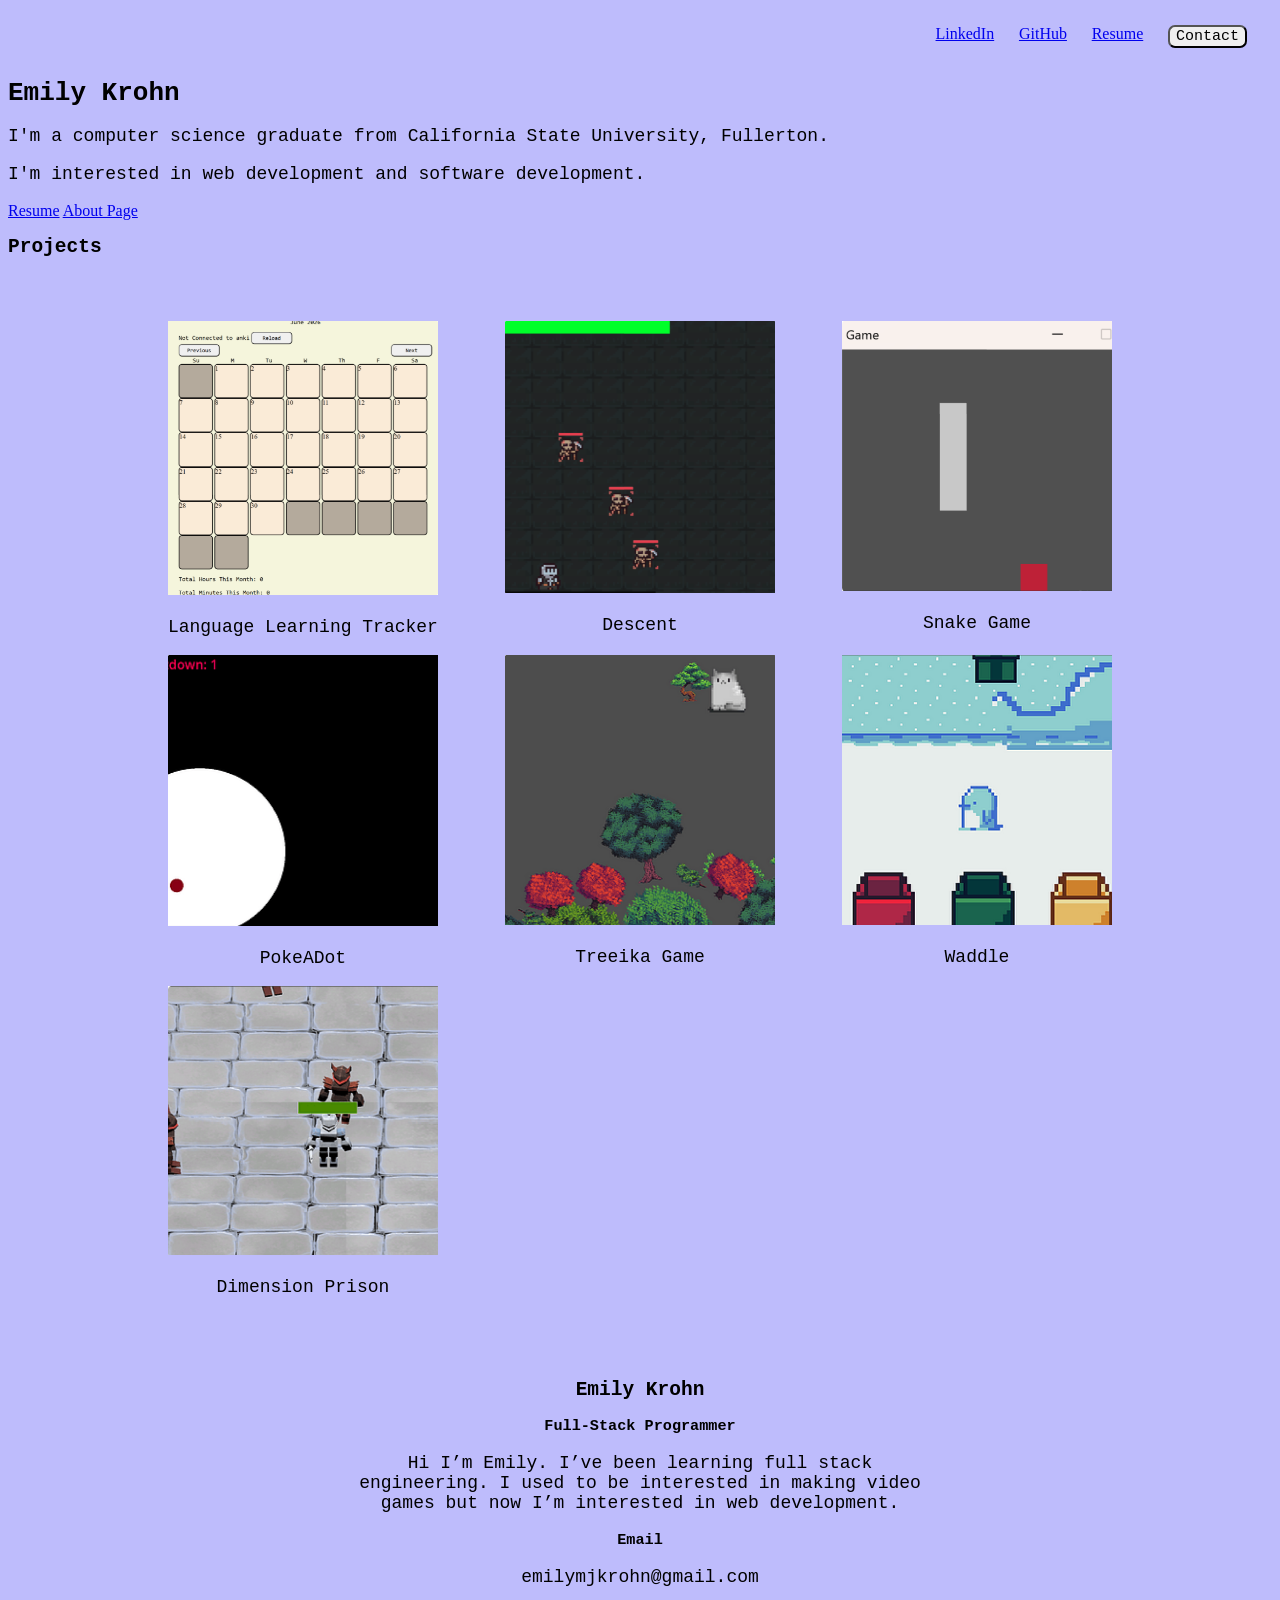
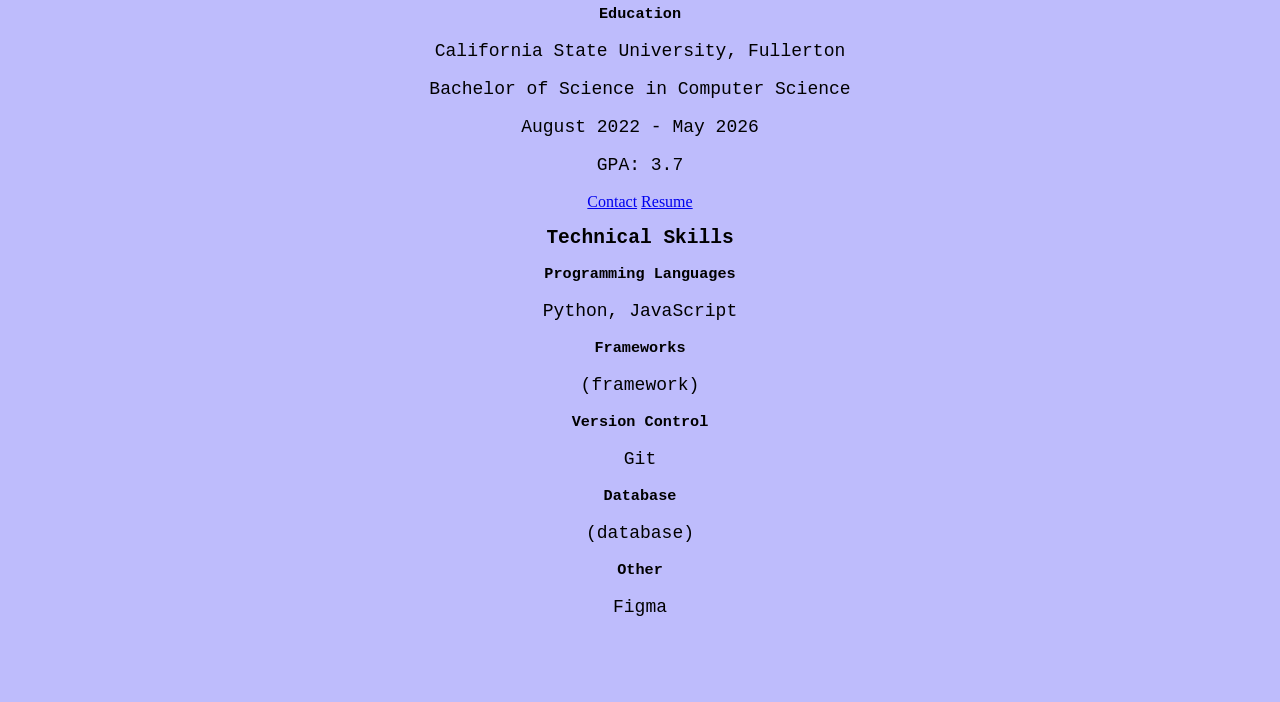
==== index.html @ a9b60d6b "Contact and Resume Buttons Work" ====
<!DOCTYPE html>
<html>
  <head>
    <meta charset="UTF-8">
      <title>Portfolio</title>
      <link rel="stylesheet" href="css/styles.css">
  </head>
  <body>
    <div class="navbar">
      <div class="navbarItem">
        <a href="https://www.linkedin.com/in/emilymkrohn/">LinkedIn</a>
      </div>
      <div class="navbarItem">
        <a href="https://github.com/emilykrohn">GitHub</a>
      </div>
      <div class="navbarItem">
        <a href="images/Resume.pdf">Resume</a>
      </div>
      <div class="navbarItem">
        <button>Contact</button>
      </div>
    </div>
    <div class="header">
      <div class="left_header">
        <h1>Emily Krohn</h1>
        <p>I'm a computer science graduate from California State University, Fullerton.</p>
        <p>I'm interested in web development and software development.</p>
        <a href="images/Resume.pdf">Resume</a>
        <a href="about.html">About Page</a>
      </div>
    </div>
    <div class="body">
      <h2>Projects</h2>
      <div class="projects center">
        <div class="row">
          <div class="project">
            <a href="projectPages/languageLearningTracker.html">
              <img src="images/LanguageLearningTracker/LanguageLearningTracker.png" alt="Language Learning Tracker">
            </a>
            <p>Language Learning Tracker</p>
          </div>
          <div class="project">
            <a href="projectPages/descent.html">
              <img src="images/Descent/Descent.png" alt="Descent">
            </a>
            <p>Descent</p>
          </div>
          <div class="project">
            <a href="projectPages/snakeGame.html">
              <img src="images/SnakeGame/SnakeGame.png" alt="Snake Game">
            </a>
            <p>Snake Game</p>
          </div>
        </div>
        <div class="row">
          <div class="project">
            <a href="projectPages/pokeADot.html">
              <img src="images/PokeADot/PokeADot.png" alt="PokeADot">
            </a>
            <p>PokeADot</p>
          </div>
          <div class="project">
            <a href="projectPages/treeikaGame.html">
              <img src="images/TreeikaGame/TreeikaGame.png" alt="Treeika Game">
            </a>
            <p>Treeika Game</p>
          </div>
          <div class="project">
            <a href="projectPages/waddle.html">
              <img src="images/Waddle/Waddle.png" alt="Waddle">
            </a>
            <p>Waddle</p>
          </div>
        </div>
        <div class="row">
          <div class="project">
            <a href="projectPages/dimensionPrison.html">
              <img src="images/DimensionPrison/DimensionPrison.png" alt="Dimension Prison">
            </a>
            <p>Dimension Prison</p>
          </div>
        </div>
      </div>

      <div class="about">
        <div class="info section">
          <h2>Emily Krohn</h2>
          <h3>Full-Stack Programmer</h3>
          <p>Hi I’m Emily. I’ve been learning full stack engineering. I used to be interested in making video games but now I’m interested in web development.</p>
          <h3>Email</h3>
          <p>emilymjkrohn@gmail.com</p>
          <h3>Education</h3>
          <p>California State University, Fullerton</p>
          <p>Bachelor of Science in Computer Science</p>
          <p>August 2022 - May 2026</p>
          <p>GPA: 3.7</p>
          <div class="aboutButtons">
            <a href="about.html">Contact</a>
            <a href="images/Resume.pdf">Resume</a>
          </div>
        </div>
        <div class="technicalSkills section">
          <h2>Technical Skills</h2>
          <h3>Programming Languages</h3>
          <p>Python, JavaScript</p>
          <h3>Frameworks</h3>
          <p>(framework)</p>
          <h3>Version Control</h3>
          <p>Git</p>
          <h3>Database</h3>
          <p>(database)</p>
          <h3>Other</h3>
          <p>Figma</p>
        </div>
      </div>
    </div>
  </body>
</html>
---- css/styles.css ----
.row {
    display: flex;
    flex-direction: row;
}

.project {
    transform: scale(1.0);
    flex: 1;
    max-width: 33.33%;
}

.project:hover {
    transform: scale(1.05);
}

.about {
    text-align: center;
    margin: 5%
}

button {
    border-radius: 7px;
    font-family: monospace;
    font-size: 15px;
}

.section {
    max-width: 50%;
    margin: auto;
}

.center {
    margin: 5% 10% 5% 10%;
    text-align: center;
}

.navbar {
    display: flex;
    flex-direction: row;
    justify-content: right;
    margin: 1%;
}

.navbarItem {
    margin: 1%;
}

.aboutImage {
    max-width: 30%;
    height: auto;
}

.contact {
    text-align: center;
    margin: 5%;
}

.contactItem {
    width: 50%;
}

.contactItemText {
    text-align: left;
}

input {
    width: 100%;
}

textarea {
    width: 100%;
}

img {
    max-width: 80%;
    height: auto;
}

h1 {
    font-family: monospace;
}

h2 {
    font-family: monospace;
}

h3 {
    font-family: monospace;
}

p {
    font-size: 18px;
    font-family: monospace;
}

body {
    background-color: rgb(190, 188, 252);
}
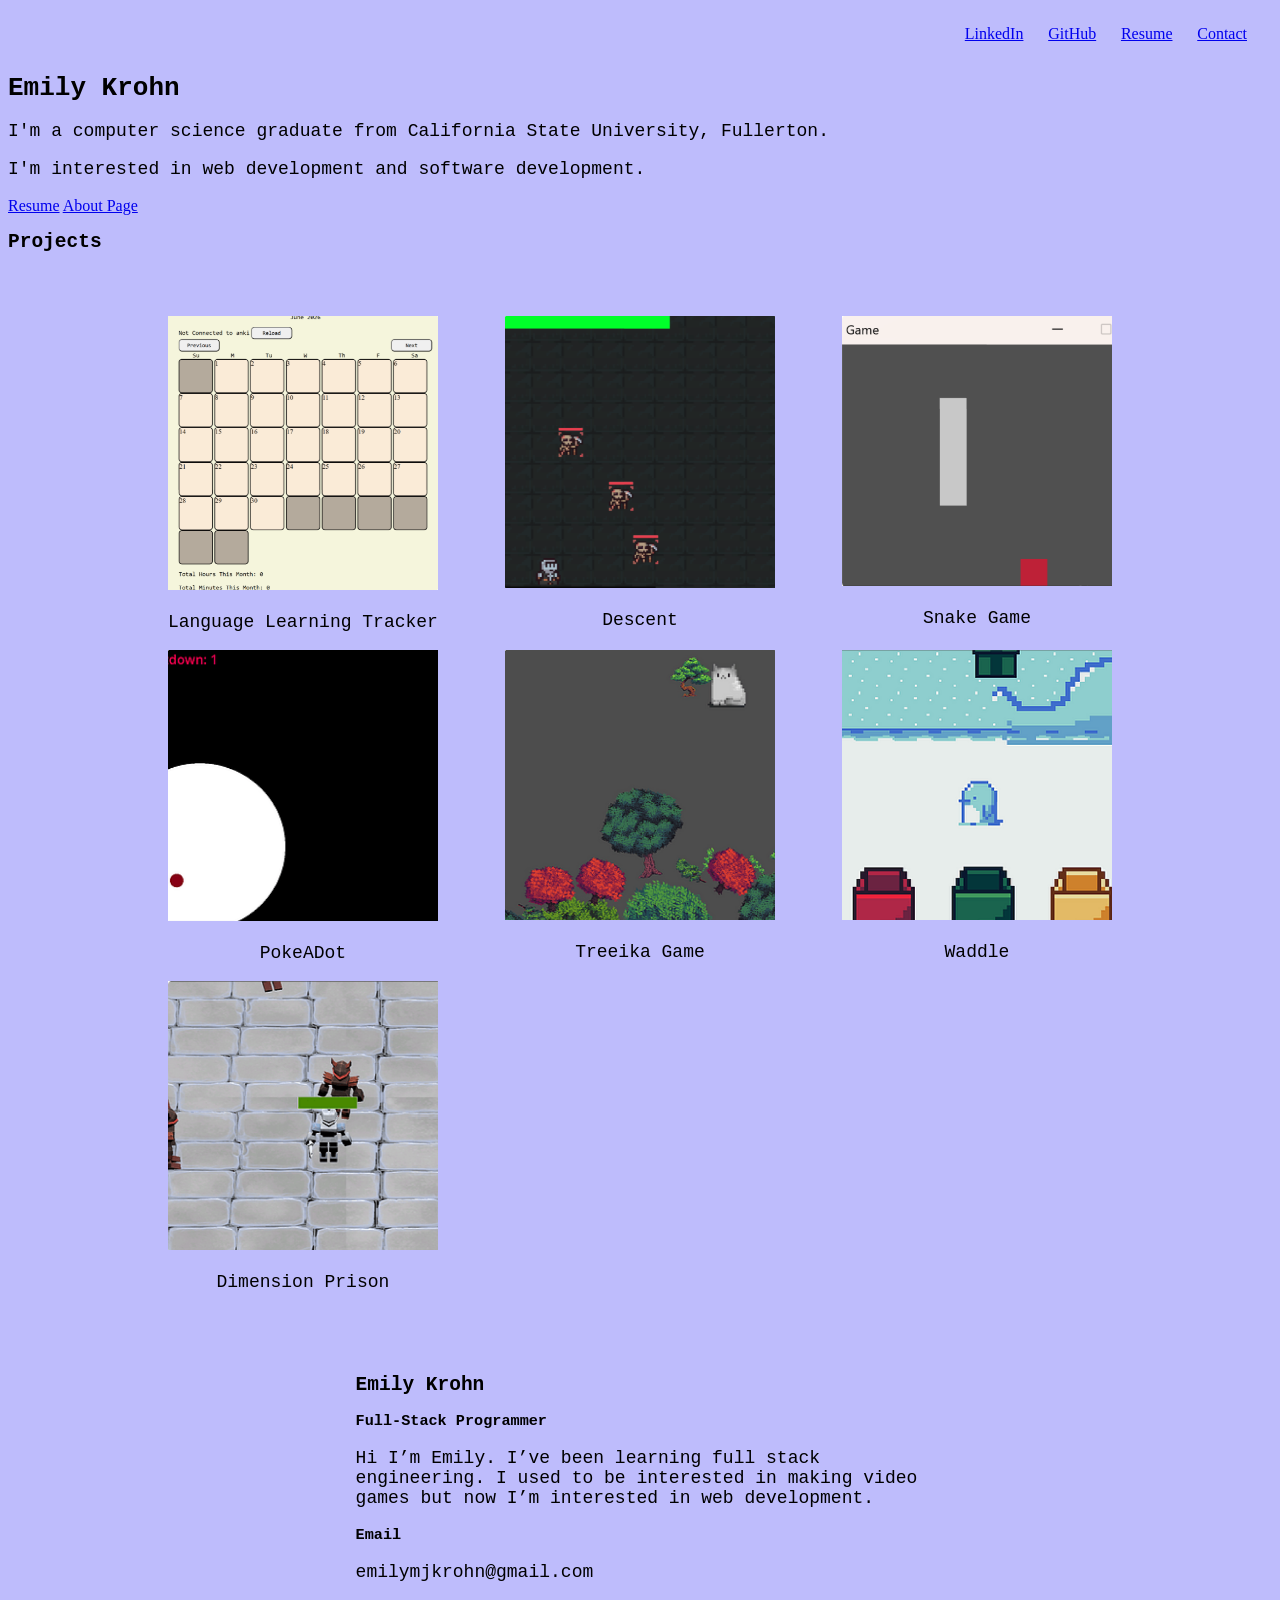
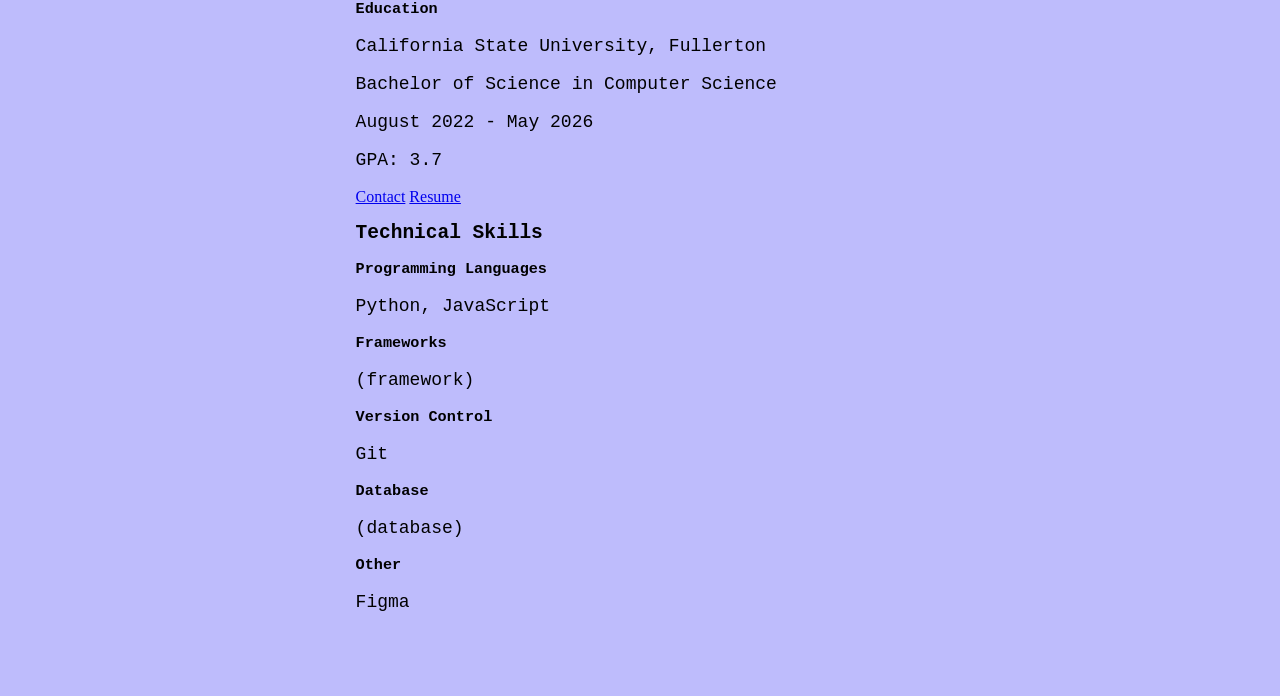
==== commit 814cdc65: "Make contact button work" ====
--- a/index.html
+++ b/index.html
@@ -17,7 +17,7 @@
         <a href="images/Resume.pdf">Resume</a>
       </div>
       <div class="navbarItem">
-        <button>Contact</button>
+        <a href="about.html">Contact</a>
       </div>
     </div>
     <div class="header">
--- a/css/styles.css
+++ b/css/styles.css
@@ -14,7 +14,6 @@
 }
 
 .about {
-    text-align: center;
     margin: 5%
 }
 
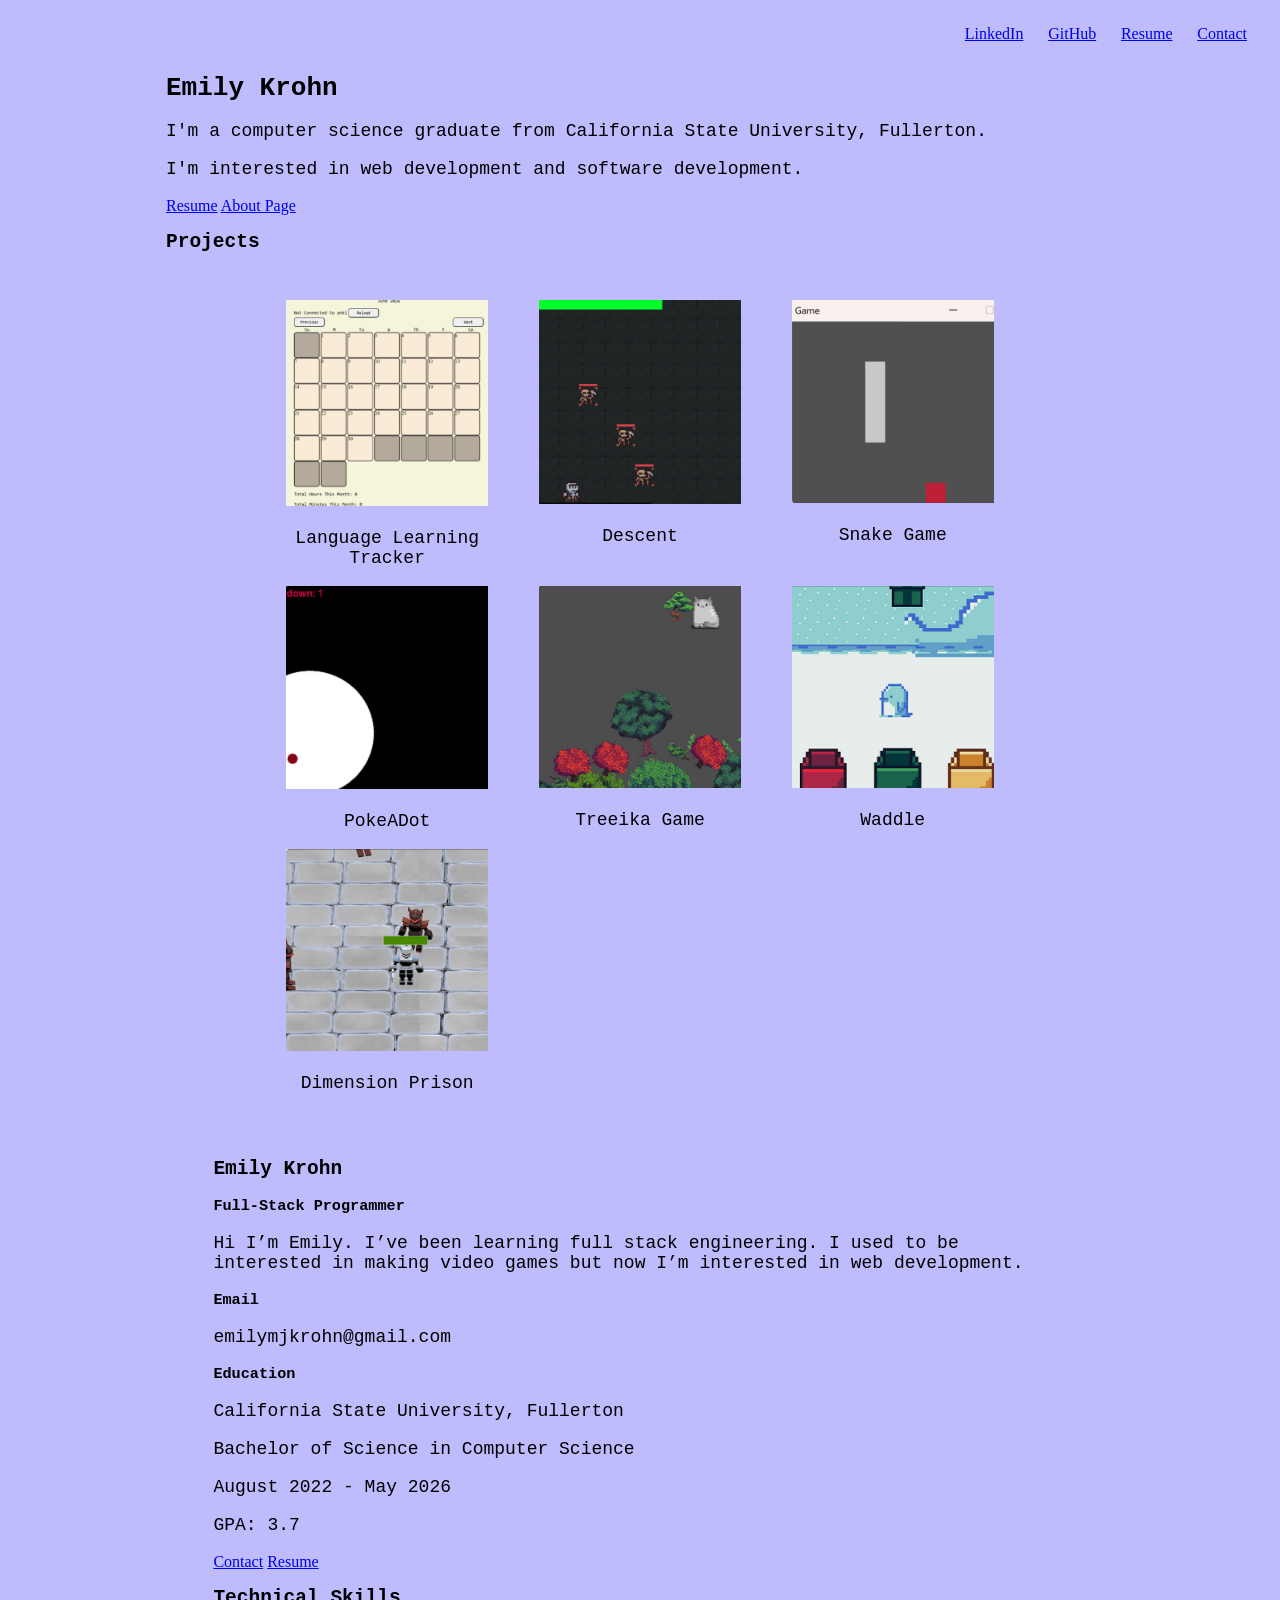
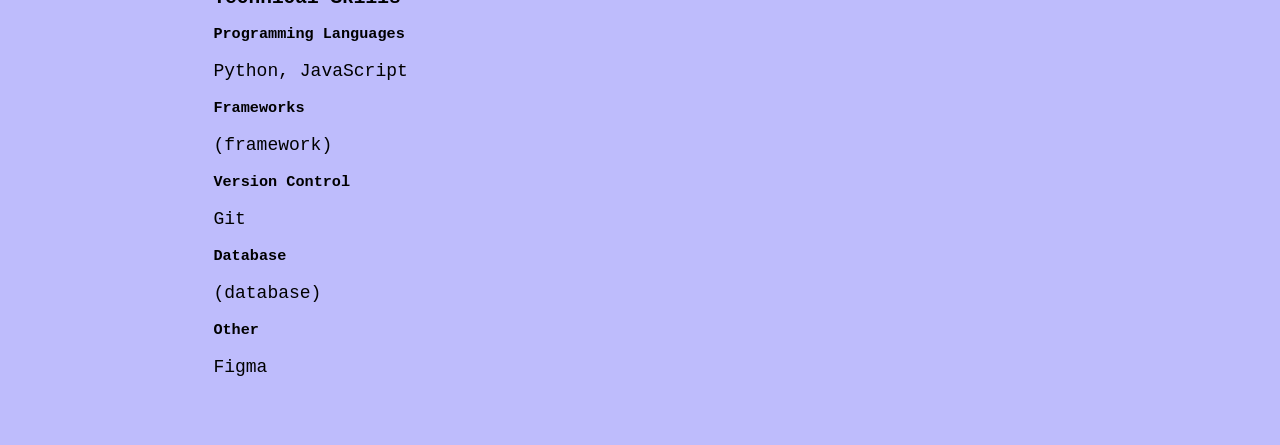
==== commit cbf731f6: "Realign homepage" ====
--- a/index.html
+++ b/index.html
@@ -20,7 +20,7 @@
         <a href="about.html">Contact</a>
       </div>
     </div>
-    <div class="header">
+    <div class="section">
       <div class="left_header">
         <h1>Emily Krohn</h1>
         <p>I'm a computer science graduate from California State University, Fullerton.</p>
@@ -29,7 +29,7 @@
         <a href="about.html">About Page</a>
       </div>
     </div>
-    <div class="body">
+    <div class="body section">
       <h2>Projects</h2>
       <div class="projects center">
         <div class="row">
@@ -83,7 +83,7 @@
       </div>
 
       <div class="about">
-        <div class="info section">
+        <div class="info">
           <h2>Emily Krohn</h2>
           <h3>Full-Stack Programmer</h3>
           <p>Hi I’m Emily. I’ve been learning full stack engineering. I used to be interested in making video games but now I’m interested in web development.</p>
@@ -99,7 +99,7 @@
             <a href="images/Resume.pdf">Resume</a>
           </div>
         </div>
-        <div class="technicalSkills section">
+        <div class="technicalSkills">
           <h2>Technical Skills</h2>
           <h3>Programming Languages</h3>
           <p>Python, JavaScript</p>
--- a/css/styles.css
+++ b/css/styles.css
@@ -24,7 +24,7 @@
 }
 
 .section {
-    max-width: 50%;
+    max-width: 75%;
     margin: auto;
 }
 
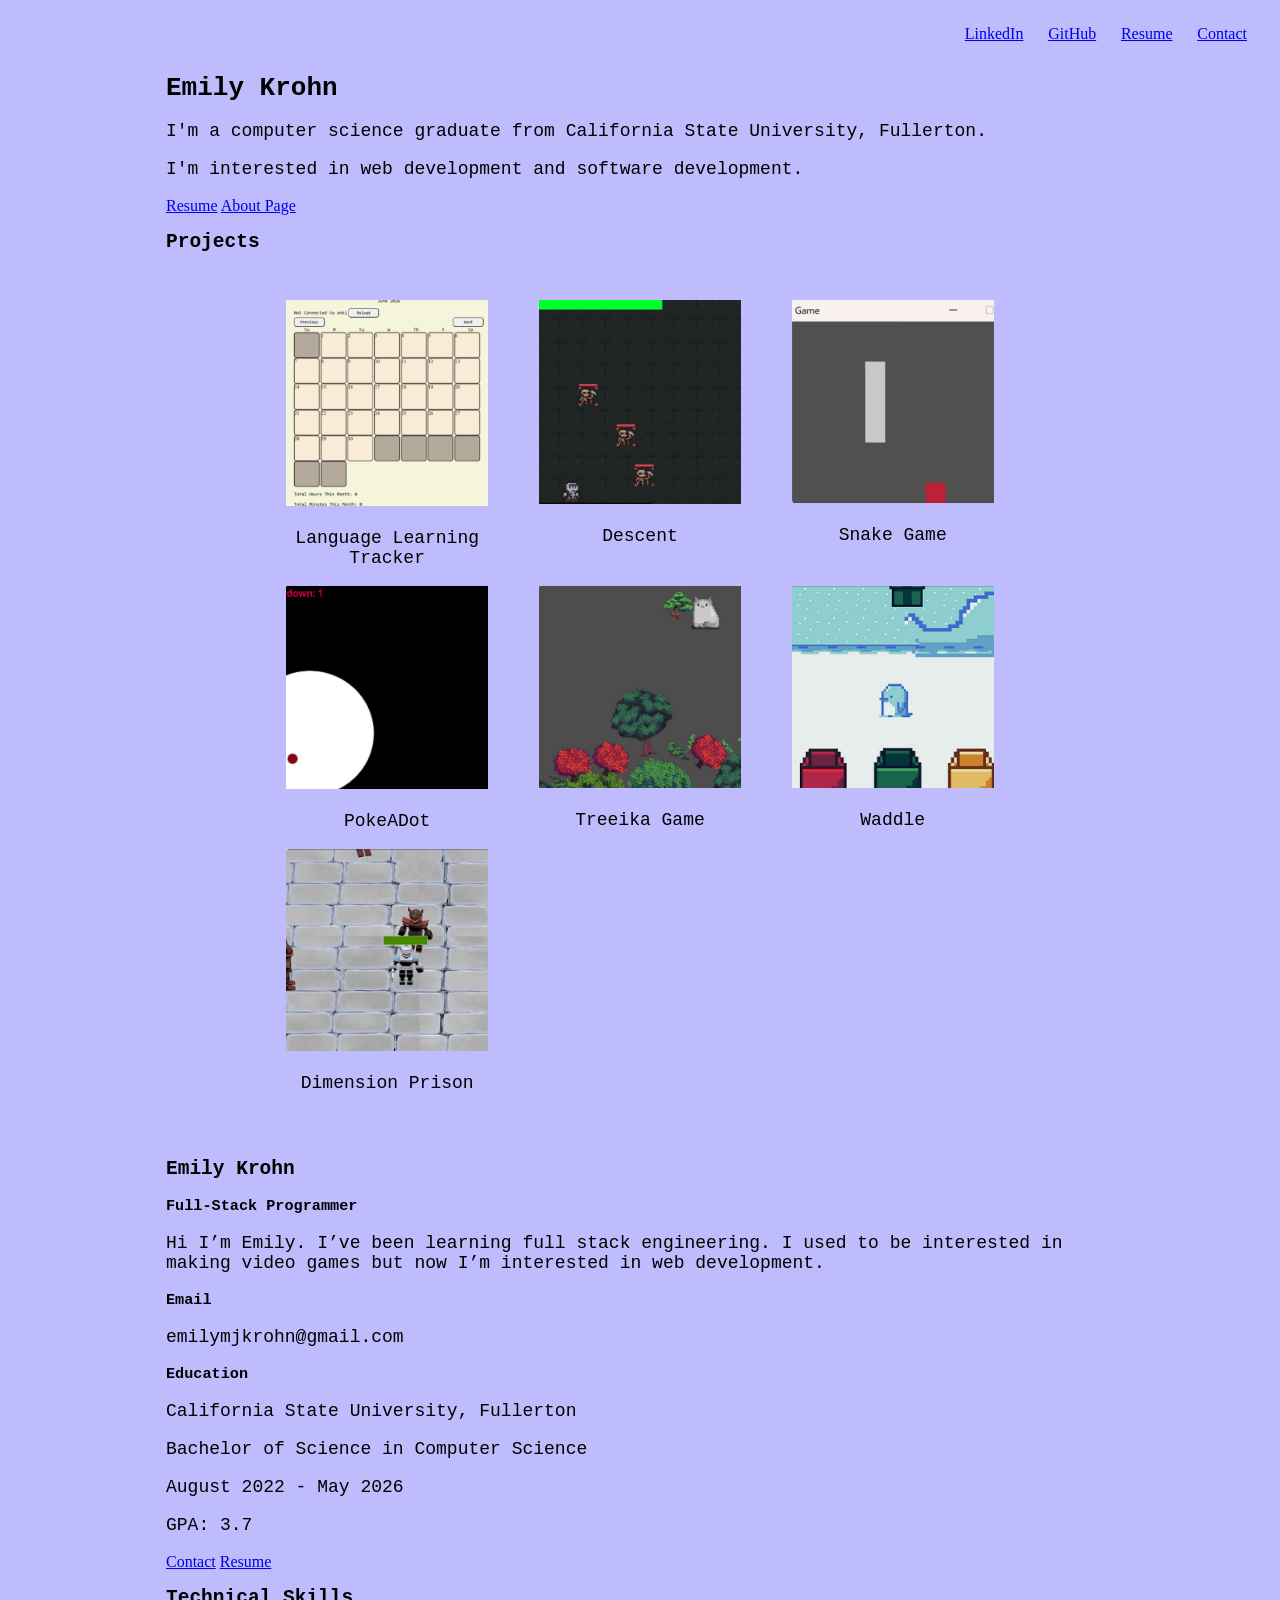
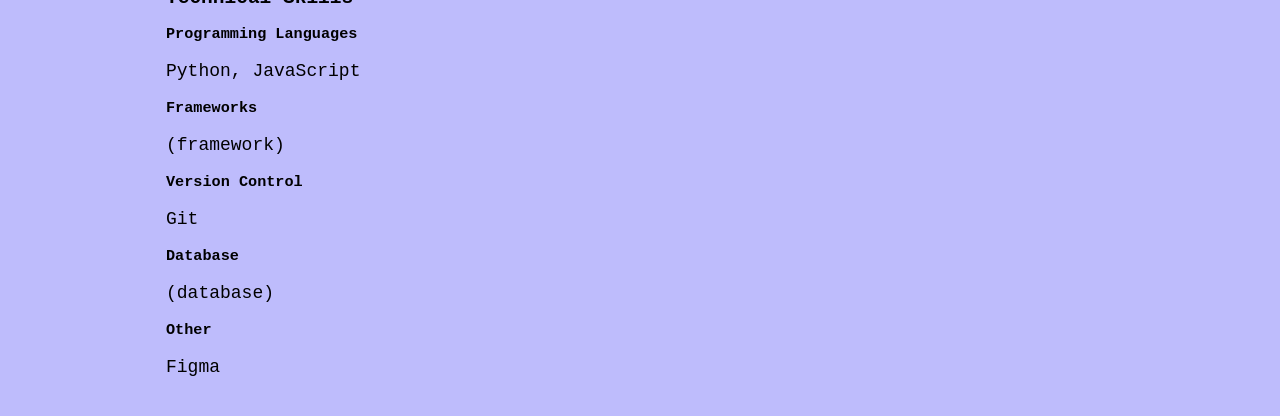
==== commit 7c6485d3: "Orgainize all css files" ====
--- a/index.html
+++ b/index.html
@@ -4,6 +4,7 @@
     <meta charset="UTF-8">
       <title>Portfolio</title>
       <link rel="stylesheet" href="css/styles.css">
+      <link rel="stylesheet" href="css/homepageStyles.css">
   </head>
   <body>
     <div class="navbar">
--- a/css/styles.css
+++ b/css/styles.css
@@ -1,65 +1,23 @@
-.row {
-    display: flex;
-    flex-direction: row;
+/* || GENERAL STYLES */
+body {
+    background-color: rgb(190, 188, 252);
 }
 
-.project {
-    transform: scale(1.0);
-    flex: 1;
-    max-width: 33.33%;
+p {
+    font-size: 18px;
+    font-family: monospace;
 }
 
-.project:hover {
-    transform: scale(1.05);
+h1 {
+    font-family: monospace;
 }
 
-.about {
-    margin: 5%
+h2 {
+    font-family: monospace;
 }
 
-button {
-    border-radius: 7px;
+h3 {
     font-family: monospace;
-    font-size: 15px;
-}
-
-.section {
-    max-width: 75%;
-    margin: auto;
-}
-
-.center {
-    margin: 5% 10% 5% 10%;
-    text-align: center;
-}
-
-.navbar {
-    display: flex;
-    flex-direction: row;
-    justify-content: right;
-    margin: 1%;
-}
-
-.navbarItem {
-    margin: 1%;
-}
-
-.aboutImage {
-    max-width: 30%;
-    height: auto;
-}
-
-.contact {
-    text-align: center;
-    margin: 5%;
-}
-
-.contactItem {
-    width: 50%;
-}
-
-.contactItemText {
-    text-align: left;
 }
 
 input {
@@ -75,23 +33,31 @@
     height: auto;
 }
 
-h1 {
+button {
+    border-radius: 7px;
     font-family: monospace;
+    font-size: 15px;
 }
 
-h2 {
-    font-family: monospace;
+/* NAVBAR */
+.navbar {
+    display: flex;
+    flex-direction: row;
+    justify-content: right;
+    margin: 1%;
 }
 
-h3 {
-    font-family: monospace;
+.navbarItem {
+    margin: 1%;
 }
 
-p {
-    font-size: 18px;
-    font-family: monospace;
+/* GENERAL */
+.center {
+    margin: 5% 10% 5% 10%;
+    text-align: center;
 }
 
-body {
-    background-color: rgb(190, 188, 252);
-}+.section {
+    max-width: 75%;
+    margin: auto;
+}
--- a/css/homepageStyles.css
+++ b/css/homepageStyles.css
@@ -0,0 +1,15 @@
+/* || PROJECT ICONS */
+.row {
+    display: flex;
+    flex-direction: row;
+}
+
+.project {
+    transform: scale(1.0);
+    flex: 1;
+    max-width: 33.33%;
+}
+
+.project:hover {
+    transform: scale(1.05);
+}
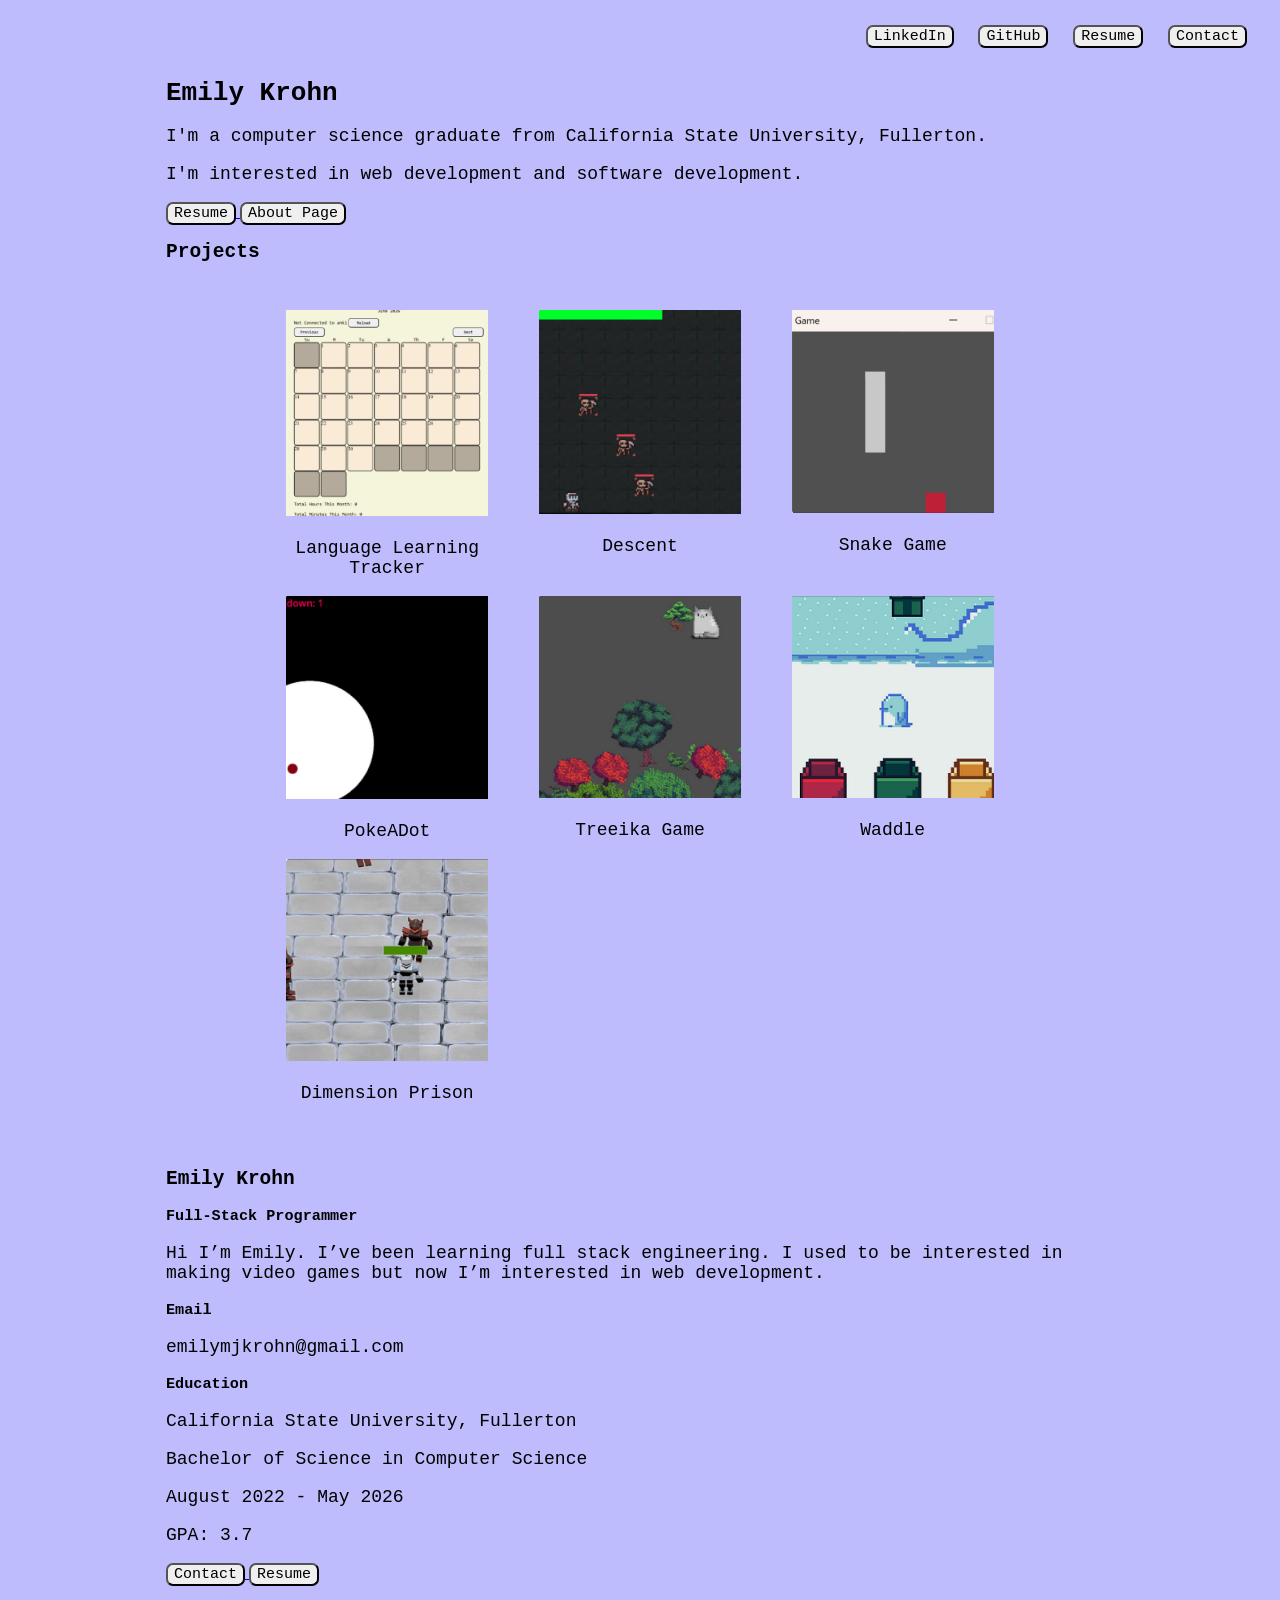
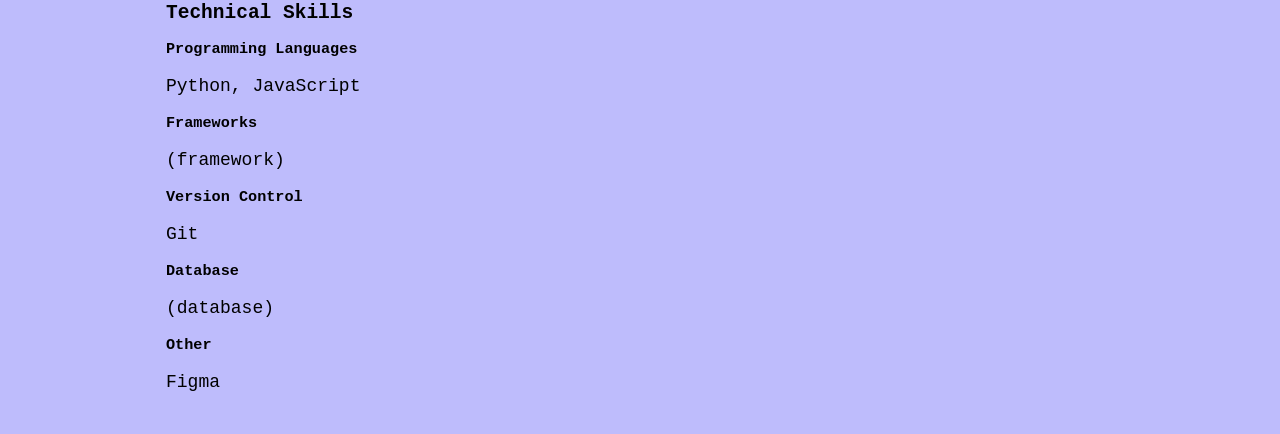
==== commit 1a8d80e9: "Make links on homepage into buttons" ====
--- a/index.html
+++ b/index.html
@@ -9,16 +9,24 @@
   <body>
     <div class="navbar">
       <div class="navbarItem">
-        <a href="https://www.linkedin.com/in/emilymkrohn/">LinkedIn</a>
+        <a href="https://www.linkedin.com/in/emilymkrohn/">
+          <button>LinkedIn</button>
+        </a>
       </div>
       <div class="navbarItem">
-        <a href="https://github.com/emilykrohn">GitHub</a>
+        <a href="https://github.com/emilykrohn">
+          <button>GitHub</button>
+        </a>
       </div>
       <div class="navbarItem">
-        <a href="images/Resume.pdf">Resume</a>
+        <a href="images/Resume.pdf">
+          <button>Resume</button>
+        </a>
       </div>
       <div class="navbarItem">
-        <a href="about.html">Contact</a>
+        <a href="about.html">
+          <button>Contact</button>
+        </a>
       </div>
     </div>
     <div class="section">
@@ -26,8 +34,12 @@
         <h1>Emily Krohn</h1>
         <p>I'm a computer science graduate from California State University, Fullerton.</p>
         <p>I'm interested in web development and software development.</p>
-        <a href="images/Resume.pdf">Resume</a>
-        <a href="about.html">About Page</a>
+        <a href="images/Resume.pdf">
+          <button>Resume</button>
+        </a>
+        <a href="about.html">
+          <button>About Page</button>
+        </a>
       </div>
     </div>
     <div class="body section">
@@ -96,8 +108,12 @@
           <p>August 2022 - May 2026</p>
           <p>GPA: 3.7</p>
           <div class="aboutButtons">
-            <a href="about.html">Contact</a>
-            <a href="images/Resume.pdf">Resume</a>
+            <a href="about.html">
+              <button>Contact</button>
+            </a>
+            <a href="images/Resume.pdf">
+              <button>Resume</button>
+            </a>
           </div>
         </div>
         <div class="technicalSkills">
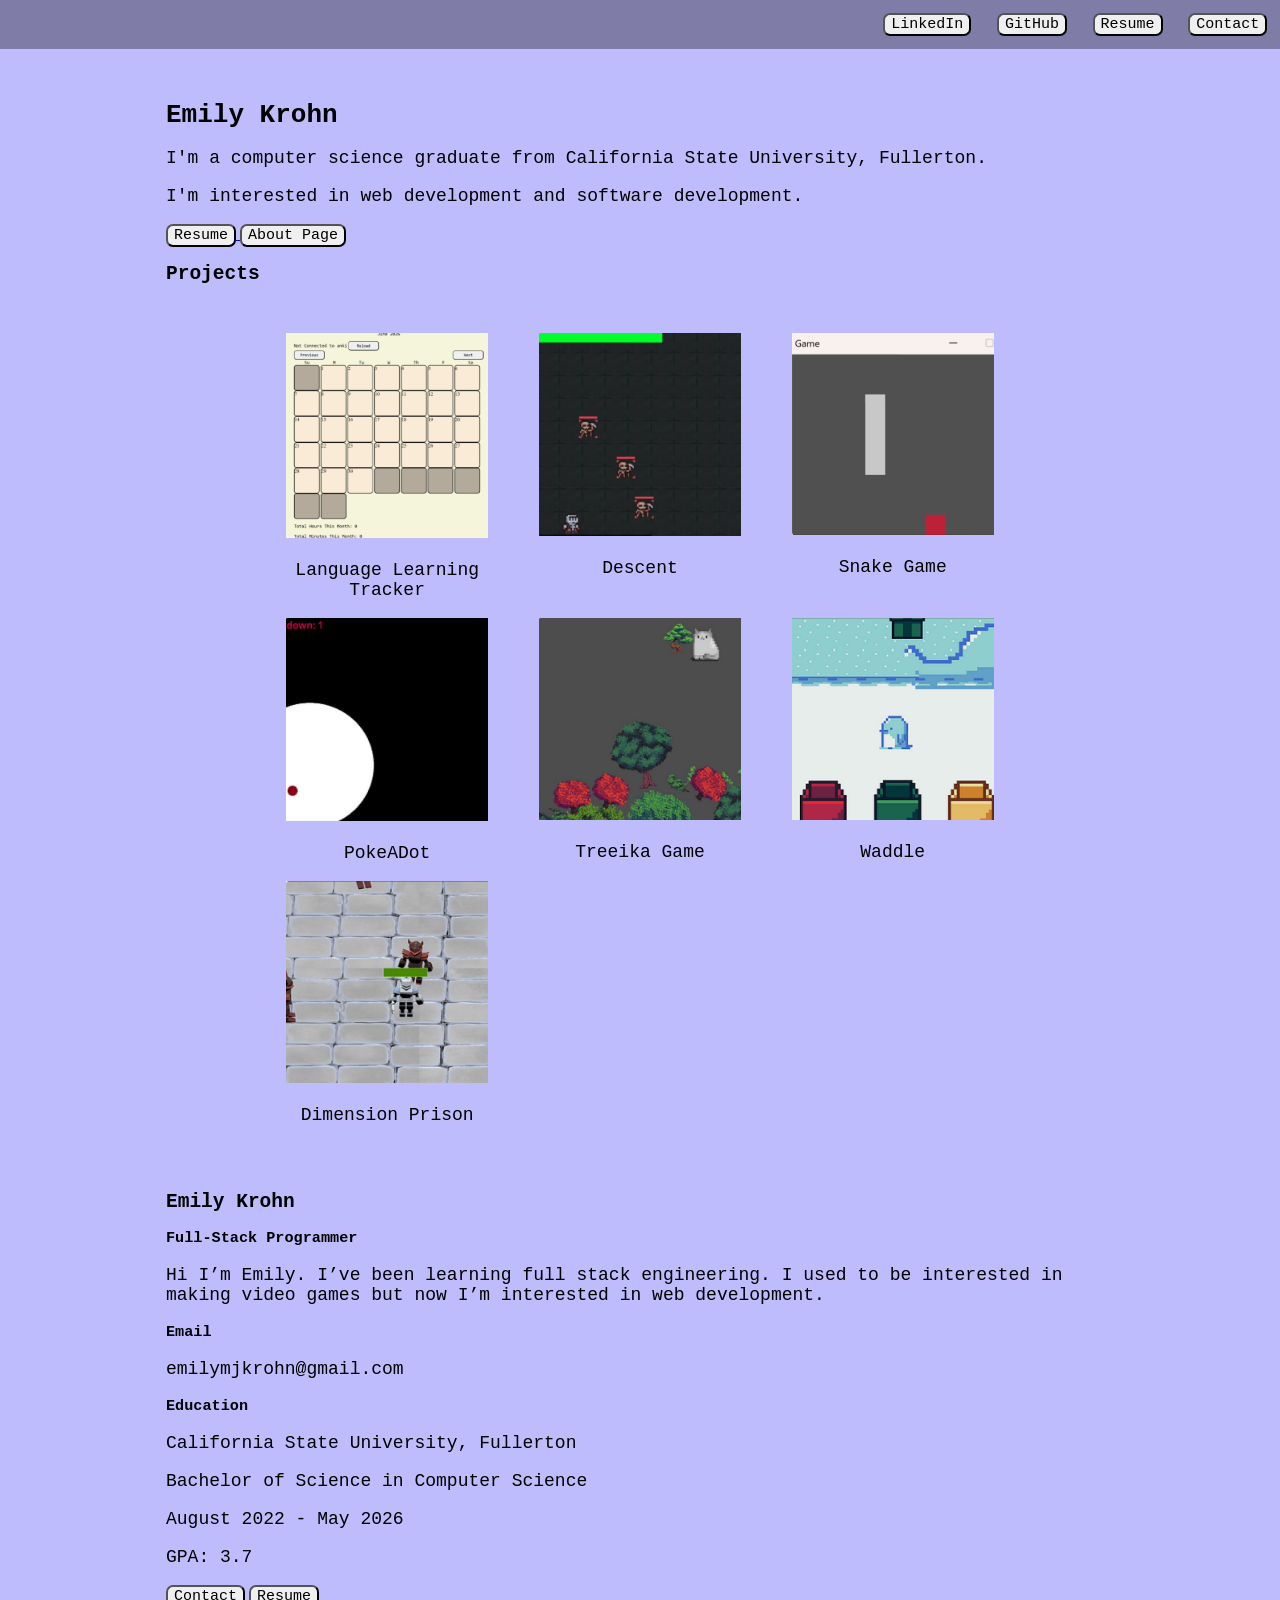
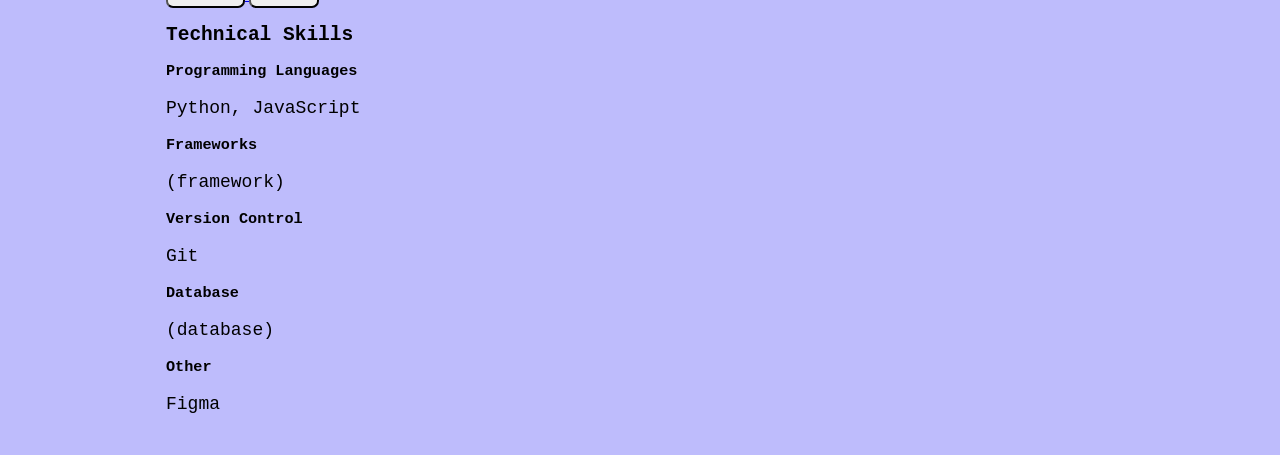
==== commit e9bb9330: "Add margin to top of all pages" ====
--- a/index.html
+++ b/index.html
@@ -30,7 +30,7 @@
       </div>
     </div>
     <div class="section">
-      <div class="left_header">
+      <div class="top_header">
         <h1>Emily Krohn</h1>
         <p>I'm a computer science graduate from California State University, Fullerton.</p>
         <p>I'm interested in web development and software development.</p>
--- a/css/styles.css
+++ b/css/styles.css
@@ -9,6 +9,7 @@
 }
 
 h1 {
+    margin-top: 100px;
     font-family: monospace;
 }
 
@@ -41,10 +42,14 @@
 
 /* NAVBAR */
 .navbar {
+    position: fixed;
+    top: 0;
+    right: 0;
     display: flex;
     flex-direction: row;
     justify-content: right;
-    margin: 1%;
+    background-color: rgb(127, 125, 168);
+    width: 100%;
 }
 
 .navbarItem {
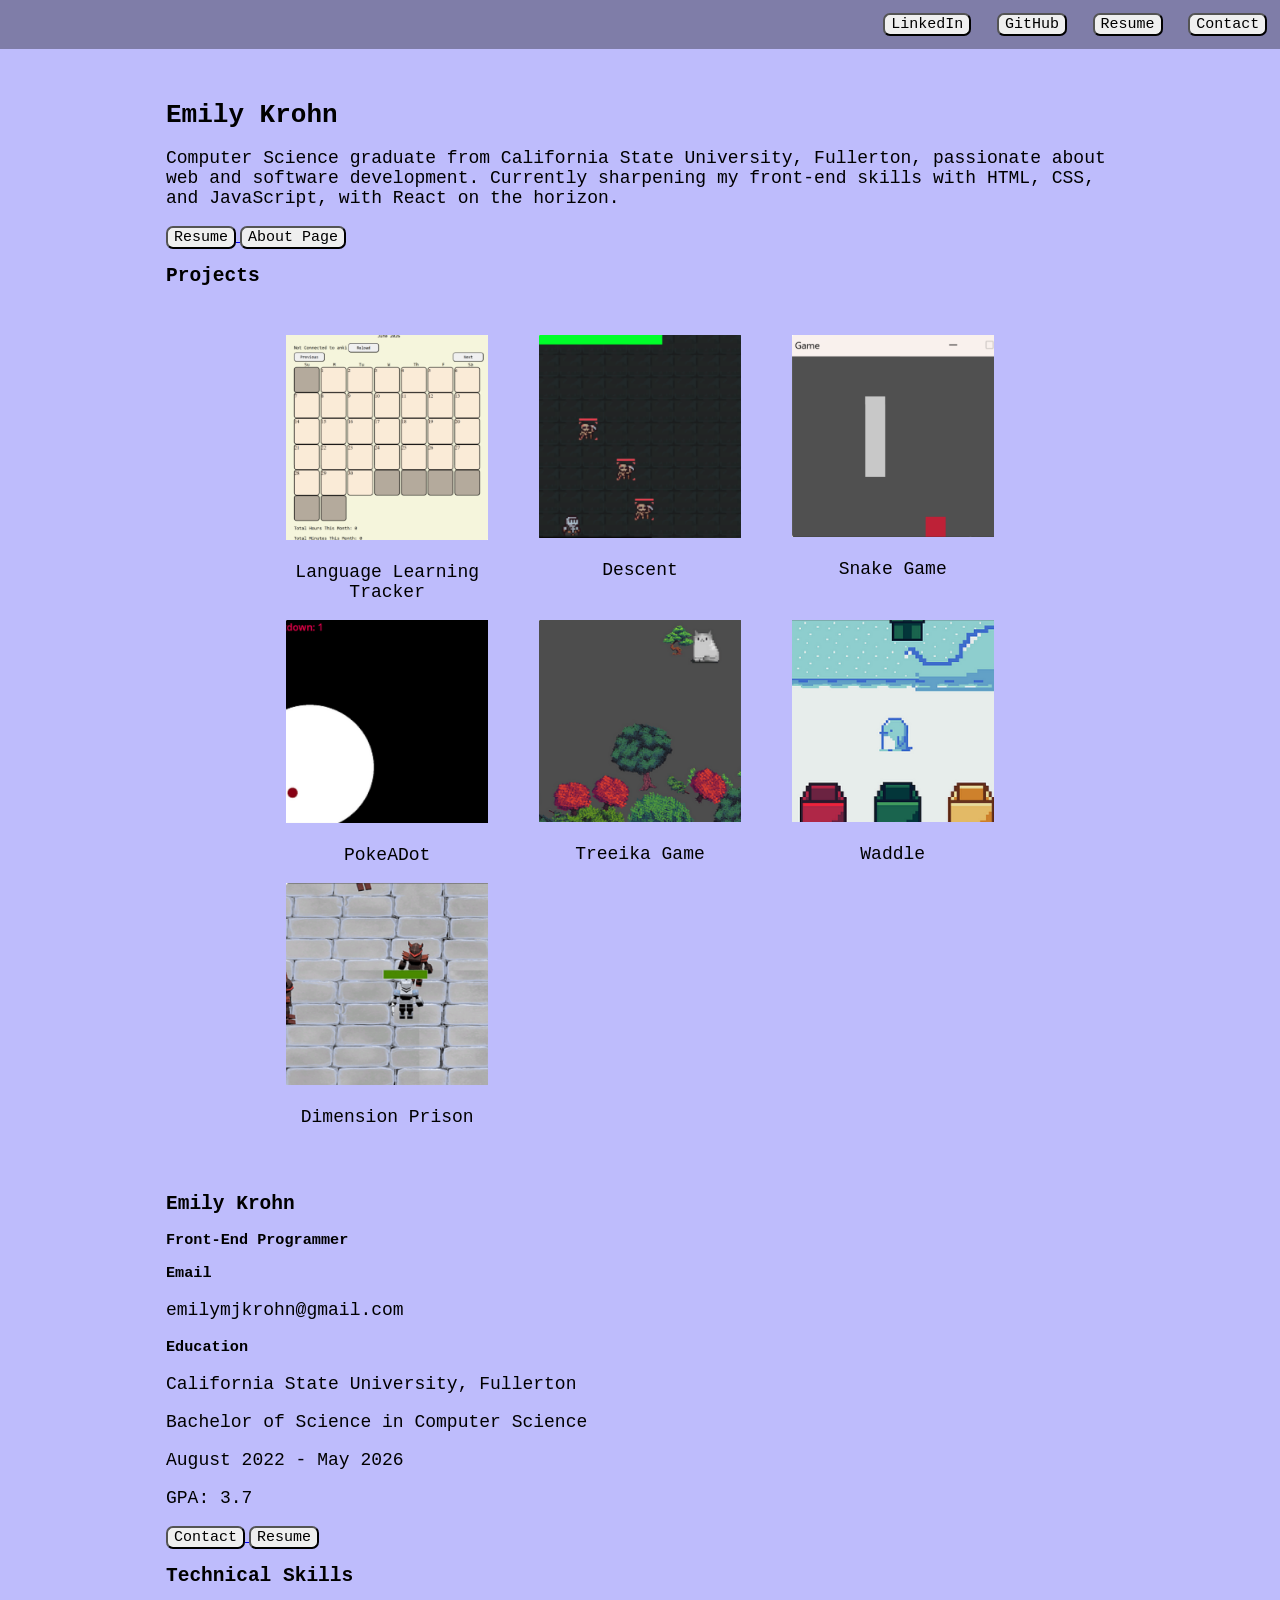
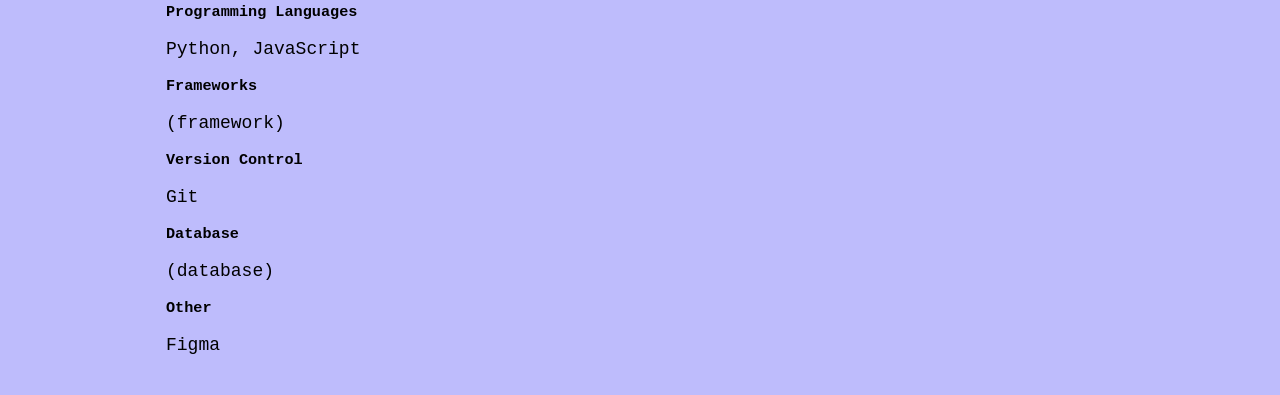
==== commit 2d8f8191: "Update info on home and about page" ====
--- a/index.html
+++ b/index.html
@@ -32,8 +32,7 @@
     <div class="section">
       <div class="top_header">
         <h1>Emily Krohn</h1>
-        <p>I'm a computer science graduate from California State University, Fullerton.</p>
-        <p>I'm interested in web development and software development.</p>
+        <p>Computer Science graduate from California State University, Fullerton, passionate about web and software development. Currently sharpening my front-end skills with HTML, CSS, and JavaScript, with React on the horizon.</p>
         <a href="images/Resume.pdf">
           <button>Resume</button>
         </a>
@@ -98,8 +97,7 @@
       <div class="about">
         <div class="info">
           <h2>Emily Krohn</h2>
-          <h3>Full-Stack Programmer</h3>
-          <p>Hi I’m Emily. I’ve been learning full stack engineering. I used to be interested in making video games but now I’m interested in web development.</p>
+          <h3>Front-End Programmer</h3>
           <h3>Email</h3>
           <p>emilymjkrohn@gmail.com</p>
           <h3>Education</h3>
